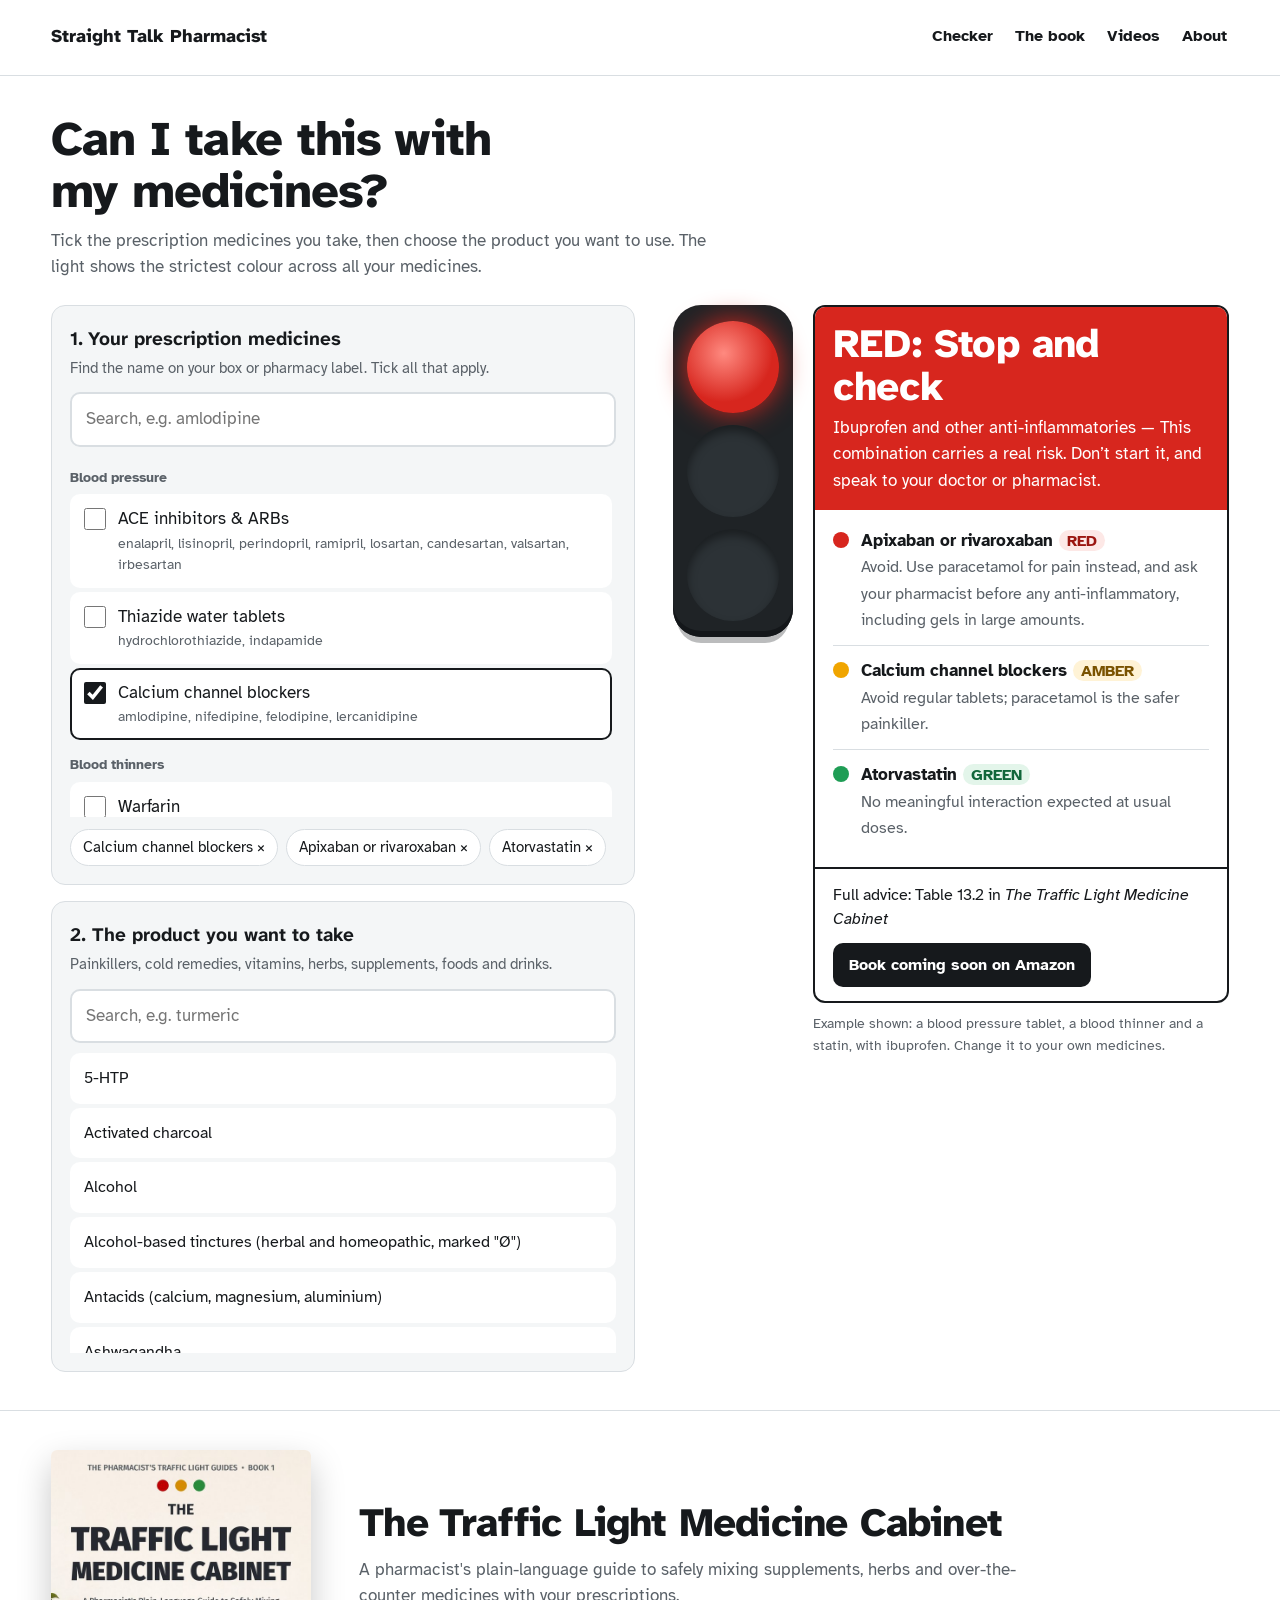
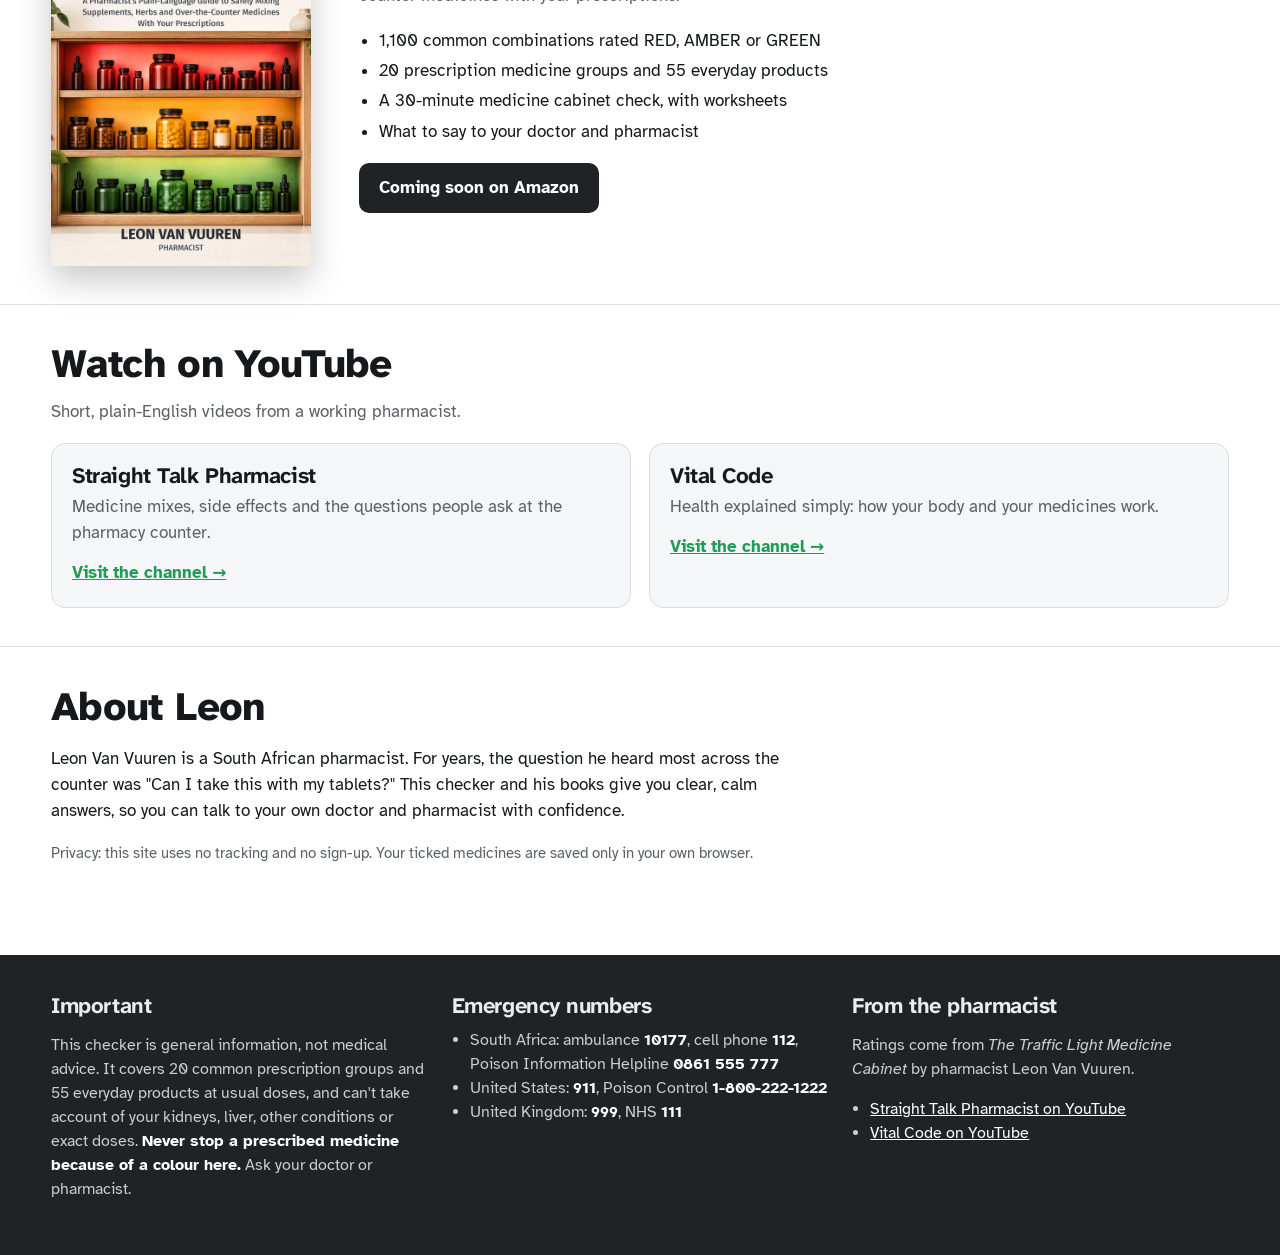
==== index.html @ 02c8e8c4 "Straight Talk Pharmacist website: Traffic Light Checker, book, channels Co-Authored-By: Claude Opus " ====
<!DOCTYPE html>
<html lang="en">
<head>
<meta charset="utf-8">
<meta name="viewport" content="width=device-width, initial-scale=1">
<title>Straight Talk Pharmacist | Free Traffic Light Medicine Checker</title>
<meta name="description" content="Can you take turmeric with a blood thinner, or ibuprofen with blood pressure tablets? Check 1,100 common medicine mixes in seconds with pharmacist Leon Van Vuuren's free traffic-light checker.">
<link rel="canonical" href="https://straighttalkpharmacist.com/">
<meta property="og:title" content="Can I take this with my medicines? Free Traffic Light Checker">
<meta property="og:description" content="Check 1,100 common medicine mixes as RED, AMBER or GREEN. By pharmacist Leon Van Vuuren.">
<meta property="og:image" content="https://straighttalkpharmacist.com/share.jpg">
<meta property="og:url" content="https://straighttalkpharmacist.com/">
<meta name="twitter:card" content="summary_large_image">
<link rel="icon" href="data:image/svg+xml,%3Csvg xmlns='http://www.w3.org/2000/svg' viewBox='0 0 32 32'%3E%3Crect x='9' y='1' width='14' height='30' rx='5' fill='%231f2326'/%3E%3Ccircle cx='16' cy='8' r='4' fill='%23d7261e'/%3E%3Ccircle cx='16' cy='16' r='4' fill='%23f0a500'/%3E%3Ccircle cx='16' cy='24' r='4' fill='%231f9d55'/%3E%3C/svg%3E">
<link rel="preconnect" href="https://fonts.googleapis.com">
<link href="https://fonts.googleapis.com/css2?family=Atkinson+Hyperlegible:wght@400;700&family=Atkinson+Hyperlegible+Next:wght@500;800&display=swap" rel="stylesheet">
<style>
/* VOICE everyday health tool for older readers: calm, clear, large
   IDEA a pharmacy counter traffic light plus a dispensing label
   PICTURE a real three-lamp traffic light that lights the strictest colour, with the answer on a label beside it
   COLOUR white counter, charcoal housing, signal red, amber and green as the only strong colours
   TYPE Atkinson Hyperlegible Next for headings, Atkinson Hyperlegible for text
   LAYOUT laptop: controls left, light and label right; phone: title, light and answer, then controls */
:root{color-scheme:light dark;--bg:light-dark(#ffffff,#121416);--ink:light-dark(#16191c,#eef1f3);--soft:light-dark(#5a6168,#a6aeb5);--line:light-dark(#d9dee2,#2e3439);--panel:light-dark(#f4f6f7,#1b1f22);--house:#1f2326;--red:#d7261e;--amb:#f0a500;--grn:#1f9d55;--redt:light-dark(#fde8e6,#3a1714);--ambt:light-dark(#fff3d6,#3a2c0c);--grnt:light-dark(#e3f5ea,#10301e)}
:root[data-theme=light]{color-scheme:light}:root[data-theme=dark]{color-scheme:dark}
*{box-sizing:border-box;min-width:0}
html,body{margin:0}
body{background:var(--bg);color:var(--ink);font:17px/1.55 "Atkinson Hyperlegible",system-ui,sans-serif;overflow-x:clip}
h1,h2,h3{font-family:"Atkinson Hyperlegible Next","Atkinson Hyperlegible",system-ui,sans-serif;letter-spacing:-.02em;line-height:1.08;margin:0}
.band{padding:clamp(20px,3vw,40px) max(4vw,16px)}
.wrap{max-width:1180px;margin:0 auto}
header.band{border-bottom:1px solid var(--line);padding-block:18px}
.brand{display:flex;align-items:center;gap:12px;flex-wrap:wrap;justify-content:space-between}
.brand b{font-family:"Atkinson Hyperlegible Next",sans-serif;font-weight:800;font-size:18px}
.brand span{color:var(--soft);font-size:15px}
.top h1{font-size:clamp(32px,4.4vw,48px);font-weight:800;text-wrap:balance;max-width:20ch}
.top p{color:var(--soft);margin:10px 0 0;max-width:62ch}
.grid{display:grid;grid-template-columns:minmax(0,1.05fr) minmax(0,1fr);gap:clamp(20px,3vw,40px);margin-top:24px;align-items:start}
.panel{background:var(--panel);border:1px solid var(--line);border-radius:14px;padding:18px}
.step{font-weight:700;font-size:19px;margin:0 0 4px;font-family:"Atkinson Hyperlegible Next",sans-serif}
.hint{color:var(--soft);font-size:15px;margin:0 0 12px}
input[type=search]{width:100%;font:inherit;font-size:17px;padding:12px 14px;border:2px solid var(--line);border-radius:10px;background:var(--bg);color:var(--ink);min-height:48px}
input[type=search]:focus,button:focus-visible,label:focus-within{outline:3px solid #2b6cb0;outline-offset:2px}
.meds{display:grid;gap:4px;max-height:360px;overflow:auto;margin-top:10px;padding-right:4px}
.cat{font-size:14px;font-weight:700;color:var(--soft);margin:10px 0 2px}
.med{display:flex;gap:12px;align-items:flex-start;padding:10px 12px;border-radius:10px;cursor:pointer;border:2px solid transparent;background:var(--bg)}
.med input{width:22px;height:22px;margin:2px 0 0;accent-color:#16191c;flex:none}
.med small{display:block;color:var(--soft);font-size:14px}
.med.on{border-color:var(--ink)}
.chips{display:flex;flex-wrap:wrap;gap:8px;margin:12px 0 0}
.chip{border:1px solid var(--line);background:var(--bg);color:var(--ink);border-radius:999px;padding:6px 12px;font:inherit;font-size:15px;cursor:pointer;min-height:36px}
.prods{display:grid;gap:4px;max-height:300px;overflow:auto;margin-top:10px}
.prod{text-align:left;font:inherit;font-size:16px;padding:11px 12px;border-radius:10px;border:2px solid transparent;background:var(--bg);color:var(--ink);cursor:pointer;min-height:46px}
.prod.on{border-color:var(--ink);font-weight:700}
.prod:hover,.med:hover{border-color:var(--line)}
.panel+.panel{margin-top:16px}
.result{position:sticky;top:16px;display:grid;grid-template-columns:auto minmax(0,1fr);gap:20px;align-items:start}
.light{background:var(--house);border-radius:28px;padding:16px 14px;display:grid;gap:12px;box-shadow:inset 0 -6px 0 #14171a, 0 10px 0 -4px color-mix(in srgb,var(--house) 30%,transparent)}
.lamp{width:clamp(64px,8vw,92px);aspect-ratio:1;border-radius:50%;background:#2c3236;box-shadow:inset 0 6px 10px #0006;transition:background .35s,box-shadow .35s}
.lamp.r.lit{background:radial-gradient(circle at 40% 35%,#ff8a80,var(--red) 60%);box-shadow:0 0 28px var(--red)}
.lamp.a.lit{background:radial-gradient(circle at 40% 35%,#ffe08a,var(--amb) 60%);box-shadow:0 0 28px var(--amb)}
.lamp.g.lit{background:radial-gradient(circle at 40% 35%,#8be0ad,var(--grn) 60%);box-shadow:0 0 28px var(--grn)}
.label{border:2px solid var(--ink);border-radius:12px;overflow:hidden;background:var(--bg)}
.verdict{padding:16px 18px;color:#fff}
.verdict.R{background:var(--red)}.verdict.A{background:var(--amb);color:#16191c}.verdict.G{background:var(--grn)}.verdict.N{background:var(--panel);color:var(--ink)}
.verdict h2{font-size:clamp(30px,3.6vw,40px);font-weight:800}
.verdict p{margin:6px 0 0;font-size:17px}
.rows{padding:6px 18px 14px}
.row{display:grid;grid-template-columns:auto minmax(0,1fr);gap:12px;padding:12px 0;border-bottom:1px solid var(--line)}
.row:last-child{border-bottom:0}
.dot{width:16px;height:16px;border-radius:50%;margin-top:4px}
.dot.R{background:var(--red)}.dot.A{background:var(--amb)}.dot.G{background:var(--grn)}
.row b{display:block}
.row span{color:var(--soft);font-size:15.5px}
.tag{font-size:13px;font-weight:700;padding:1px 8px;border-radius:999px;margin-left:6px;white-space:nowrap}
.tag.R{background:var(--redt);color:light-dark(#9b1610,#ff9a92)}.tag.A{background:var(--ambt);color:light-dark(#7a5300,#ffd27a)}.tag.G{background:var(--grnt);color:light-dark(#11663a,#86e0aa)}
.more{padding:14px 18px;border-top:2px solid var(--ink);display:flex;gap:12px;align-items:center;flex-wrap:wrap;justify-content:space-between;font-size:15.5px}
.btn{display:inline-flex;align-items:center;min-height:44px;padding:10px 16px;border-radius:10px;background:var(--ink);color:var(--bg);text-decoration:none;font-weight:700}
.note{font-size:14px;color:var(--soft);margin:10px 0 0}
footer.band{background:var(--house);color:#e9edf0;margin-top:40px}
footer h3{font-size:22px;margin-bottom:10px}
.cols{display:grid;grid-template-columns:repeat(auto-fit,minmax(15em,1fr));gap:24px}
footer a{color:#fff}
footer p,footer li{font-size:15.5px;color:#c7cdd2}
footer ul{padding-left:18px;margin:6px 0}
.nums b{color:#fff;white-space:nowrap}
@media(max-width:820px){.grid{grid-template-columns:minmax(0,1fr)}.result{position:static;order:-1}}
@media(max-width:480px){.result{grid-template-columns:minmax(0,1fr)}.light{grid-auto-flow:column;justify-content:center;border-radius:999px;padding:10px 16px}.lamp{width:52px}}
@media(prefers-reduced-motion:reduce){.lamp{transition:none}}

nav.site{display:flex;gap:6px 18px;flex-wrap:wrap}
nav.site a{color:var(--ink);text-decoration:none;font-weight:700;font-size:16px;padding:6px 2px;border-bottom:2px solid transparent}
nav.site a:hover{border-color:var(--grn)}
.sec{border-top:1px solid var(--line)}
.sec h2{font-size:clamp(28px,3.4vw,40px);font-weight:800;margin-bottom:12px}
.lead{color:var(--soft);max-width:64ch;margin:0 0 18px}
.book{display:grid;grid-template-columns:minmax(0,260px) minmax(0,1fr);gap:clamp(20px,4vw,48px);align-items:center}
.book img{width:100%;height:auto;border-radius:6px;box-shadow:0 14px 34px rgba(0,0,0,.22)}
.book ul{padding-left:20px;margin:10px 0 18px}
.book li{margin:4px 0}
.cta{display:inline-block;background:var(--grn);color:#fff;font-weight:700;text-decoration:none;padding:12px 20px;border-radius:10px}
.cta.soon{background:var(--house)}
.cards{display:grid;grid-template-columns:repeat(auto-fit,minmax(260px,1fr));gap:18px}
.card{background:var(--panel);border:1px solid var(--line);border-radius:14px;padding:20px}
.card h3{font-size:22px;margin-bottom:6px}
.card p{color:var(--soft);margin:0 0 14px}
.card a{font-weight:700;color:var(--grn)}
.about{max-width:70ch}
@media (max-width:700px){.book{grid-template-columns:1fr}.book img{max-width:220px}}
</style>
</head>
<body>
<header class="band"><div class="wrap brand"><b>Straight Talk Pharmacist</b><nav class="site" aria-label="Main"><a href="#checker">Checker</a><a href="#book">The book</a><a href="#videos">Videos</a><a href="#about">About</a></nav></div></header>
<main><section class="band" id="checker"><div class="wrap">
<section class="top">
<h1>Can I take this with my medicines?</h1>
<p>Tick the prescription medicines you take, then choose the product you want to use. The light shows the strictest colour across all your medicines.</p>
</section>
<div class="grid">
<div>
<section class="panel">
<p class="step">1. Your prescription medicines</p>
<p class="hint">Find the name on your box or pharmacy label. Tick all that apply.</p>
<input type="search" id="medq" placeholder="Search, e.g. amlodipine" aria-label="Search your medicines">
<div class="meds" id="meds"></div>
<div class="chips" id="picked"></div>
</section>
<section class="panel">
<p class="step">2. The product you want to take</p>
<p class="hint">Painkillers, cold remedies, vitamins, herbs, supplements, foods and drinks.</p>
<input type="search" id="prodq" placeholder="Search, e.g. turmeric" aria-label="Search products">
<div class="prods" id="prods"></div>
</section>
</div>
<aside class="result" aria-live="polite">
<div class="light" aria-hidden="true"><div class="lamp r" id="lr"></div><div class="lamp a" id="la"></div><div class="lamp g" id="lg"></div></div>
<div>
<div class="label" id="label"></div>
<p class="note" id="ex"></p>
</div>
</aside>
</div>
</div></section>
<section class="band sec" id="book"><div class="wrap book">
<img src="book-cover.jpg" width="600" height="960" alt="Cover of The Traffic Light Medicine Cabinet by Leon Van Vuuren" loading="lazy">
<div>
<h2>The Traffic Light Medicine Cabinet</h2>
<p class="lead">A pharmacist's plain-language guide to safely mixing supplements, herbs and over-the-counter medicines with your prescriptions.</p>
<ul>
<li>1,100 common combinations rated RED, AMBER or GREEN</li>
<li>20 prescription medicine groups and 55 everyday products</li>
<li>A 30-minute medicine cabinet check, with worksheets</li>
<li>What to say to your doctor and pharmacist</li>
</ul>
<span class="cta soon">Coming soon on Amazon</span>
</div>
</div></section>
<section class="band sec" id="videos"><div class="wrap">
<h2>Watch on YouTube</h2>
<p class="lead">Short, plain-English videos from a working pharmacist.</p>
<div class="cards">
<div class="card"><h3>Straight Talk Pharmacist</h3><p>Medicine mixes, side effects and the questions people ask at the pharmacy counter.</p><a href="https://www.youtube.com/results?search_query=Straight+Talk+Pharmacist">Visit the channel →</a></div>
<div class="card"><h3>Vital Code</h3><p>Health explained simply: how your body and your medicines work.</p><a href="https://www.youtube.com/@VitalCode6811">Visit the channel →</a></div>
</div>
</div></section>
<section class="band sec" id="about"><div class="wrap"><div class="about">
<h2>About Leon</h2>
<p>Leon Van Vuuren is a South African pharmacist. For years, the question he heard most across the counter was "Can I take this with my tablets?" This checker and his books give you clear, calm answers, so you can talk to your own doctor and pharmacist with confidence.</p>
<p class="hint">Privacy: this site uses no tracking and no sign-up. Your ticked medicines are saved only in your own browser.</p>
</div></div></section>
</main>
<footer class="band"><div class="wrap cols">
<div>
<h3>Important</h3>
<p>This checker is general information, not medical advice. It covers 20 common prescription groups and 55 everyday products at usual doses, and can't take account of your kidneys, liver, other conditions or exact doses. <b style="color:#fff">Never stop a prescribed medicine because of a colour here.</b> Ask your doctor or pharmacist.</p>
</div>
<div class="nums">
<h3>Emergency numbers</h3>
<ul>
<li>South Africa: ambulance <b>10177</b>, cell phone <b>112</b>, Poison Information Helpline <b>0861 555 777</b></li>
<li>United States: <b>911</b>, Poison Control <b>1-800-222-1222</b></li>
<li>United Kingdom: <b>999</b>, NHS <b>111</b></li>
</ul>
</div>
<div>
<h3>From the pharmacist</h3>
<p>Ratings come from <i>The Traffic Light Medicine Cabinet</i> by pharmacist Leon Van Vuuren.</p>
<ul>
<li><a href="https://www.youtube.com/results?search_query=Straight+Talk+Pharmacist">Straight Talk Pharmacist on YouTube</a></li>
<li><a href="https://www.youtube.com/@VitalCode6811">Vital Code on YouTube</a></li>
</ul>
</div>
</div></footer>
<script>
{
const D={"g":[["ACE inhibitors & ARBs","Blood pressure","enalapril, lisinopril, perindopril, ramipril, losartan, candesartan, valsartan, irbesartan",5],["Thiazide water tablets","Blood pressure","hydrochlorothiazide, indapamide",5],["Calcium channel blockers","Blood pressure","amlodipine, nifedipine, felodipine, lercanidipine",5],["Warfarin","Blood thinners","warfarin",6],["Apixaban or rivaroxaban","Blood thinners","apixaban, rivaroxaban",6],["Clopidogrel","Blood thinners","clopidogrel",6],["Simvastatin","Cholesterol","simvastatin",7],["Atorvastatin","Cholesterol","atorvastatin",7],["Rosuvastatin","Cholesterol","rosuvastatin",7],["Metformin","Diabetes","metformin",8],["Gliclazide or insulin","Diabetes","gliclazide, insulin",8],["Digoxin","Heart","digoxin",9],["Amiodarone","Heart","amiodarone",9],["Furosemide","Heart","furosemide",9],["Spironolactone","Heart","spironolactone",9],["Levothyroxine","Thyroid","levothyroxine",10],["SSRI antidepressants","Mood & sleep","sertraline, citalopram, escitalopram, fluoxetine",11],["Prescribed sleep & anxiety tablets","Mood & sleep","zolpidem, zopiclone, lorazepam, diazepam",11],["Prescribed stomach-acid tablets","Stomach & bones","omeprazole, pantoprazole",12],["Bone tablets","Stomach & bones","alendronate, risedronate",12]],"p":[["5-HTP","Table 19.8"],["Activated charcoal","Table 16.1"],["Alcohol","Table 21.2"],["Alcohol-based tinctures (herbal and homeopathic, marked \"\u00d8\")","Table 20.2"],["Antacids (calcium, magnesium, aluminium)","Table 16.2"],["Ashwagandha","Table 18.9"],["Aspirin (OTC, painkilling doses)","Table 13.3"],["Berberine","Table 18.7"],["Biotin (high dose)","Table 17.9"],["Calcium","Table 17.2"],["CBD oil","Table 19.2"],["Chromium","Table 19.7"],["Cinnamon supplements","Table 18.12"],["Coenzyme Q10","Table 19.5"],["Coffee and caffeine","Table 21.3"],["Cranberry juice and supplements","Table 19.6"],["Decongestants (pseudoephedrine, phenylephrine)","Table 14.1"],["Dextromethorphan cough syrup","Table 14.2"],["Echinacea","Tables 14.4 and 18.16"],["Fish oil / omega-3","Table 19.3"],["Garlic supplements","Table 18.13"],["Ginkgo","Table 18.11"],["Ginseng","Table 18.10"],["Glucosamine (and chondroitin)","Table 19.4"],["Grapefruit and grapefruit juice","Table 21.1"],["Green tea extract (high-dose supplements)","Table 18.8"],["Hawthorn","Table 18.5"],["Homeopathic remedies (general)","Table 20.1"],["Ibuprofen and other anti-inflammatories","Table 13.2"],["Iron","Table 17.3"],["Licorice root","Table 18.2"],["Loperamide","Table 16.5"],["Magnesium","Table 17.4"],["Melatonin","Table 15.3"],["Milk thistle","Table 18.15"],["Niacin (vitamin B3, high dose)","Table 17.8"],["Non-sedating antihistamines (loratadine, cetirizine)","Table 15.2"],["Omeprazole / esomeprazole (bought over the counter)","Chapter 12"],["Paracetamol","Table 13.1"],["Potassium (including salt substitutes)","Table 17.5"],["Psyllium / ispaghula husk (fibre)","Table 16.4"],["Red yeast rice","Table 18.4"],["SAMe","Table 19.10"],["Sedating antihistamines (diphenhydramine, promethazine)","Table 15.1"],["St John's wort","Table 18.3"],["Steroid nasal sprays (fluticasone, beclometasone)","Table 14.4"],["Stimulant laxatives (senna, bisacodyl)","Table 16.3"],["Tryptophan","Table 19.9"],["Turmeric / curcumin","Table 18.14"],["Valerian","Tables 15.4 and 18.6"],["Vitamin B12","Table 17.6"],["Vitamin D","Table 17.6"],["Vitamin E (high-dose supplements)","Table 17.7"],["Vitamin K","Table 17.1"],["Zinc (including cold lozenges)","Table 14.3"]],"m":"[base64]","l":{"0,16":"Never combine with an SSRI.","0,17":"Ask first; don't combine at bedtime.","1,0":"Don't use activated charcoal while on regular medicines without asking your pharmacist first.","1,1":"Don't use activated charcoal while on regular medicines without asking your pharmacist first.","1,2":"Don't use activated charcoal while on regular medicines without asking your pharmacist first.","1,3":"Don't use activated charcoal while on regular medicines without asking your pharmacist first.","1,4":"Don't use activated charcoal while on regular medicines without asking your pharmacist first.","1,5":"Don't use activated charcoal while on regular medicines without asking your pharmacist first.","1,6":"Don't use activated charcoal while on regular medicines without asking your pharmacist first.","1,7":"Don't use activated charcoal while on regular medicines without asking your pharmacist first.","1,8":"Don't use activated charcoal while on regular medicines without asking your pharmacist first.","1,9":"Don't use activated charcoal while on regular medicines without asking your pharmacist first.","1,10":"Don't use activated charcoal while on regular medicines without asking your pharmacist first.","1,11":"Don't use activated charcoal while on regular medicines without asking your pharmacist first.","1,12":"Don't use activated charcoal while on regular medicines without asking your pharmacist first.","1,13":"Don't use activated charcoal while on regular medicines without asking your pharmacist first.","1,14":"Don't use activated charcoal while on regular medicines without asking your pharmacist first.","1,15":"Don't use activated charcoal while on regular medicines without asking your pharmacist first.","1,16":"Don't use activated charcoal while on regular medicines without asking your pharmacist first.","1,17":"Don't use activated charcoal while on regular medicines without asking your pharmacist first.","1,18":"Don't use activated charcoal while on regular medicines without asking your pharmacist first.","1,19":"Don't use activated charcoal while on regular medicines without asking your pharmacist first.","2,0":"Keep within guidelines, stand up slowly after drinking, and avoid binge drinking.","2,1":"Keep within guidelines, stand up slowly after drinking, and avoid binge drinking.","2,2":"Keep within guidelines, stand up slowly after drinking, and avoid binge drinking.","2,3":"Keep to small amounts within guidelines; avoid binge drinking.","2,4":"Keep to small amounts within guidelines; avoid binge drinking.","2,5":"Keep to small amounts within guidelines; avoid binge drinking.","2,6":"Keep within guidelines. Tell your doctor if you drink heavily.","2,7":"Keep within guidelines. Tell your doctor if you drink heavily.","2,8":"Keep within guidelines. Tell your doctor if you drink heavily.","2,9":"Keep within guidelines and avoid binge drinking.","2,10":"Keep within guidelines, never drink on an empty stomach, and check your sugar before bed after drinking.","2,11":"Keep to small amounts or avoid; ask your doctor what's safe for you.","2,12":"Keep to small amounts or avoid; ask your doctor what's safe for you.","2,13":"Keep to small amounts or avoid; ask your doctor what's safe for you.","2,14":"Keep to small amounts or avoid; ask your doctor what's safe for you.","2,16":"Best avoided or kept to small amounts; don't drink and drive.","2,17":"Don't drink alcohol on the nights you take a sleep tablet.","3,0":"Check which herb is in it and look up that herb's row.","3,1":"Check which herb is in it and look up that herb's row.","3,2":"Check which herb is in it and look up that herb's row.","3,3":"Check which herb is in it and look up that herb's row.","3,4":"Check which herb is in it and look up that herb's row.","3,5":"Check which herb is in it and look up that herb's row.","3,6":"Check which herb is in it and look up that herb's row.","3,7":"Check which herb is in it and look up that herb's row.","3,8":"Check which herb is in it and look up that herb's row.","3,9":"Check which herb is in it and look up that herb's row.","3,10":"Check which herb is in it and look up that herb's row.","3,11":"Check which herb is in it and look up that herb's row; ask your pharmacist.","3,12":"Check which herb is in it and look up that herb's row; ask your pharmacist.","3,13":"Check which herb is in it and look up that herb's row; ask your pharmacist.","3,14":"Check which herb is in it and look up that herb's row; ask your pharmacist.","3,15":"Check which herb is in it and look up that herb's row.","3,16":"Check which herb is in it and look up that herb's row.","3,17":"Check the herb and alcohol content; avoid at bedtime with your sleep tablet.","3,18":"Check which herb is in it and look up that herb's row.","3,19":"Check which herb is in it and look up that herb's row; take it well apart from the bone tablet.","4,8":"Take the antacid at least 2 hours after your statin.","4,11":"On digoxin: take antacids at least 2 hours apart from your digoxin dose.","4,15":"Take levothyroxine on an empty stomach and keep antacids at least 4 hours apart.","4,19":"Take your bone tablet first thing with plain water; wait at least 30 minutes (alendronate) before any antacid.","5,0":"Ask first; check your blood pressure if you start it.","5,1":"Ask first; check your blood pressure if you start it.","5,2":"Ask first; check your blood pressure if you start it.","5,10":"Ask first; check your blood sugar more often if you take it.","5,15":"Avoid unless your doctor agrees and monitors your thyroid blood tests.","5,16":"Ask your doctor or pharmacist before combining.","5,17":"Avoid combining at bedtime unless your doctor agrees.","6,3":"Don't take OTC aspirin unless your doctor has prescribed it alongside your blood thinner.","6,4":"Don't take OTC aspirin unless your doctor has prescribed it alongside your blood thinner.","6,5":"Don't take OTC aspirin unless your doctor has prescribed it alongside your blood thinner.","6,11":"Don't use OTC aspirin as a painkiller; only take it if prescribed.","6,12":"Don't use OTC aspirin as a painkiller; only take it if prescribed.","6,13":"Don't use OTC aspirin as a painkiller; only take it if prescribed.","6,14":"Don't use OTC aspirin as a painkiller; only take it if prescribed.","6,16":"Only take aspirin if prescribed; tell your doctor you're on an antidepressant.","6,19":"Only use if prescribed; prefer paracetamol for pain.","7,0":"Ask first; check your blood pressure if you take it.","7,1":"Ask first; check your blood pressure if you take it.","7,2":"Ask first; check your blood pressure more often if you take it.","7,3":"Avoid unless your doctor agrees.","7,4":"Avoid unless your doctor agrees.","7,5":"Avoid unless your doctor agrees.","7,6":"Ask first; report any muscle pain.","7,7":"Ask first; report any muscle pain.","7,9":"Ask first; check your blood sugar.","7,10":"Ask first; check your blood sugar more often.","7,11":"Avoid unless your doctor agrees.","7,12":"Avoid unless your doctor agrees.","8,11":"Tell the lab or your doctor if you take biotin; ask whether to stop it a few days before tests.","8,12":"Tell the lab or your doctor if you take biotin; ask whether to stop it a few days before tests.","8,13":"Tell the lab or your doctor if you take biotin; ask whether to stop it a few days before tests.","8,14":"Tell the lab or your doctor if you take biotin; ask whether to stop it a few days before tests.","8,15":"Tell your doctor; stop biotin for a few days before thyroid blood tests if advised.","9,1":"Keep to normal doses and ask before taking high-dose calcium.","9,15":"Keep calcium at least 4 hours apart from levothyroxine.","9,18":"On a PPI, choose calcium citrate, or take calcium carbonate with food.","9,19":"Take calcium at a different time of day, at least 30 minutes after alendronate (risedronate: follow its label, often 2 hours).","10,0":"Ask first; check your blood pressure if you start it.","10,1":"Ask first; check your blood pressure if you start it.","10,2":"Ask first; check your blood pressure if you start it.","10,3":"Avoid unless your clinic agrees and checks your INR.","10,4":"Ask first.","10,5":"Ask first.","10,6":"Ask first; report any muscle pain.","10,7":"Ask first; report any muscle pain.","10,11":"Ask first.","10,12":"Ask first.","10,16":"Ask first.","10,17":"Ask first; don't combine at bedtime.","11,9":"Check your blood sugar more often if you take it.","11,10":"Check your blood sugar more often if you take it.","11,15":"Keep chromium at least 4 hours apart from levothyroxine.","12,3":"Avoid high-dose supplements; cooking amounts are fine.","12,4":"Avoid high-dose supplements; cooking amounts are fine.","12,5":"Avoid high-dose supplements; cooking amounts are fine.","12,9":"Check your blood sugar more often if you take a supplement.","12,10":"Check your blood sugar more often if you take a supplement.","13,3":"On warfarin, ask first and tell your clinic if you start or stop it.","14,11":"Keep to small amounts if you notice palpitations.","14,12":"Keep to small amounts if you notice palpitations.","14,13":"Keep to small amounts if you notice palpitations.","14,14":"Keep to small amounts if you notice palpitations.","14,15":"Take your tablet with water and wait 30\u201360 minutes before coffee.","14,17":"Avoid coffee after lunchtime.","14,19":"Take the bone tablet with plain water only; wait before coffee as the label says.","15,3":"Avoid concentrated cranberry supplements and large daily amounts of juice (an occasional small glass is fine).","15,19":"Take your bone tablet with plain water only and wait before drinking juice.","16,0":"Avoid if your blood pressure is high or poorly controlled.","16,1":"Avoid if your blood pressure is high or poorly controlled.","16,2":"Avoid if your blood pressure is high or poorly controlled.","16,11":"Avoid. Use saline spray or steam, and ask your pharmacist for a decongestant-free product.","16,12":"Avoid. Use saline spray or steam, and ask your pharmacist for a decongestant-free product.","16,13":"Avoid. Use saline spray or steam, and ask your pharmacist for a decongestant-free product.","16,14":"Avoid. Use saline spray or steam, and ask your pharmacist for a decongestant-free product.","17,16":"Avoid, or use only at the normal dose for a few days after asking your pharmacist.","17,17":"Use only at normal doses, not at bedtime together with your sleep tablet, and ask your pharmacist.","19,3":"Usual doses are generally fine; tell your doctor you take it.","19,4":"Usual doses are generally fine; tell your doctor you take it.","19,5":"Usual doses are generally fine; tell your doctor you take it.","20,3":"Avoid high-dose supplements unless your doctor agrees.","20,4":"Avoid high-dose supplements unless your doctor agrees.","20,5":"Avoid high-dose supplements unless your doctor agrees.","21,3":"Avoid unless your doctor agrees.","21,4":"Avoid unless your doctor agrees.","21,5":"Avoid unless your doctor agrees.","21,16":"Ask first; avoid if you also take a blood thinner or anti-inflammatory.","21,18":"Ask first; tell your doctor if symptoms return.","22,0":"Ask first. If you take it, check your blood pressure more often for the first few weeks.","22,1":"Ask first. If you take it, check your blood pressure more often for the first few weeks.","22,2":"Ask first. If you take it, check your blood pressure more often for the first few weeks.","22,3":"Avoid unless your clinic is monitoring your INR.","22,10":"Ask first. If you take it, check your blood sugar more often, especially at the start.","22,11":"Avoid on digoxin unless your doctor agrees.","23,3":"Avoid unless your clinic agrees and checks your INR.","24,2":"Avoid large or daily amounts of grapefruit or its juice.","24,4":"Avoid large or daily amounts of grapefruit or its juice.","24,5":"Avoid large or daily amounts of grapefruit or its juice.","24,6":"Avoid grapefruit and its juice.","24,7":"Avoid large amounts (more than a small glass a day).","24,12":"On amiodarone: avoid grapefruit and its juice.","24,19":"Take the bone tablet with plain water only, and wait before breakfast and drinks as its label says.","25,0":"Avoid concentrated supplements unless your doctor agrees.","25,3":"Avoid concentrated extracts on blood thinners.","25,6":"Avoid high-dose extracts on a statin.","25,7":"Avoid high-dose extracts on a statin.","25,8":"Avoid high-dose extracts on a statin.","25,11":"Avoid concentrated extracts; stick to decaffeinated or occasional brewed tea.","25,12":"Avoid concentrated extracts; stick to decaffeinated or occasional brewed tea.","25,13":"Avoid concentrated extracts; stick to decaffeinated or occasional brewed tea.","25,14":"Avoid concentrated extracts; stick to decaffeinated or occasional brewed tea.","25,17":"Avoid caffeinated green tea or extracts after lunchtime.","25,19":"Take your bone tablet with plain water only and wait before drinking tea or taking supplements.","26,0":"Ask first; check your blood pressure if you take it.","26,1":"Ask first; check your blood pressure if you take it.","26,2":"Ask first; check your blood pressure if you take it.","26,3":"Ask first.","26,4":"Ask first.","26,5":"Ask first.","26,11":"Don't take with digoxin or other heart rhythm medicines unless your doctor agrees.","26,12":"Don't take with amiodarone unless your doctor agrees.","26,13":"Ask your doctor before using it with heart medicines.","26,14":"Ask your doctor before using it with heart medicines.","28,0":"Avoid regular tablets; paracetamol is the safer painkiller.","28,1":"Avoid regular tablets; paracetamol is the safer painkiller.","28,2":"Avoid regular tablets; paracetamol is the safer painkiller.","28,3":"Avoid. Use paracetamol for pain instead, and ask your pharmacist before any anti-inflammatory, including gels in large amounts.","28,4":"Avoid. Use paracetamol for pain instead, and ask your pharmacist before any anti-inflammatory, including gels in large amounts.","28,5":"Avoid. Use paracetamol for pain instead, and ask your pharmacist before any anti-inflammatory, including gels in large amounts.","28,9":"Short courses only, with enough fluids.","28,10":"Short courses only, with enough fluids.","28,11":"Avoid. Use paracetamol instead and ask your pharmacist before any anti-inflammatory.","28,12":"Prefer paracetamol; ask your pharmacist before any anti-inflammatory.","28,13":"Avoid. Use paracetamol instead and ask your pharmacist before any anti-inflammatory.","28,14":"Avoid. Use paracetamol instead and ask your pharmacist before any anti-inflammatory.","28,16":"Prefer paracetamol. If you need an anti-inflammatory, ask your pharmacist (a stomach-protecting tablet may be advised).","28,19":"Prefer paracetamol. Ask your pharmacist before regular anti-inflammatory use.","29,15":"Keep iron at least 4 hours apart from levothyroxine.","29,18":"Take iron with food or vitamin C; tell your doctor if you feel tired or your iron tests are low.","29,19":"Take iron at a different time of day from your bone tablet.","30,0":"Avoid licorice root supplements and regular real licorice sweets or tea.","30,1":"Avoid licorice root supplements and regular real licorice sweets or tea.","30,2":"Avoid licorice root supplements and regular real licorice sweets or tea.","30,3":"Avoid licorice root supplements and large amounts of real licorice on warfarin unless your clinic agrees.","30,11":"Avoid licorice root supplements and regular real licorice.","30,12":"Avoid licorice root supplements and regular real licorice.","30,13":"Avoid licorice root supplements and regular real licorice.","30,14":"Avoid licorice root supplements and regular real licorice.","30,16":"Avoid licorice root supplements and regular real licorice on citalopram.","31,12":"Never exceed the label dose.","32,15":"Keep magnesium at least 4 hours apart from levothyroxine.","32,19":"Take magnesium at a different time of day from your bone tablet.","33,2":"Ask first; check your blood pressure if you start it.","33,3":"Ask your clinic first and check your INR if you start or stop it.","33,9":"Take it at bedtime rather than with a meal; check your blood sugar if you start it.","33,10":"Take it at bedtime rather than with a meal; check your blood sugar if you start it.","33,16":"Ask your pharmacist first; avoid combining with fluvoxamine.","33,17":"Ask your doctor before combining; avoid if you're older, unsteady on your feet, or also drink alcohol or take other sedatives.","34,9":"Ask first; check your blood sugar more often if you take it.","34,10":"Ask first; check your blood sugar more often if you take it.","35,0":"Ask before high-dose niacin; stand up slowly.","35,1":"Ask before high-dose niacin; stand up slowly.","35,2":"Ask before high-dose niacin; stand up slowly.","35,6":"Don't take high-dose niacin with a statin unless prescribed.","35,7":"Don't take high-dose niacin with a statin unless prescribed.","35,8":"Don't take high-dose niacin with a statin unless prescribed.","35,9":"Ask before high-dose niacin; check your blood sugar.","35,10":"Ask before high-dose niacin; check your blood sugar.","37,5":"Avoid OTC omeprazole and esomeprazole.","37,11":"Short courses are fine; tell your doctor if you take digoxin or need acid tablets regularly.","37,12":"Short courses are fine; tell your doctor if you need acid tablets regularly.","37,13":"Short courses are fine; tell your doctor if you need acid tablets regularly.","37,15":"Short courses are fine; if you start regular PPIs, your doctor may recheck your thyroid blood test.","37,16":"On citalopram: ask your pharmacist before taking OTC omeprazole or esomeprazole.","37,18":"Do not take OTC omeprazole or esomeprazole on top of a prescribed PPI\u2014tell your doctor if reflux breaks through.","38,3":"Fine for occasional use.","39,0":"Avoid potassium supplements and potassium salt substitutes unless prescribed with blood tests.","39,14":"On spironolactone: never take potassium supplements or salt substitutes unless prescribed with blood tests.","40,11":"On digoxin: take psyllium/ispaghula at least 2 hours apart from your digoxin tablet.","40,15":"Keep psyllium/ispaghula at least 4 hours apart from levothyroxine.","40,19":"Take your bone tablet first thing with plain water only, and wait at least 30 minutes to 2 hours before fibre supplements.","41,3":"Ask before using on warfarin.","41,6":"Don't combine with a prescribed statin.","41,7":"Don't combine with a prescribed statin.","41,8":"Don't combine with a prescribed statin.","41,12":"Avoid on amiodarone unless your doctor agrees.","42,16":"Don't combine with an SSRI unless your doctor agrees.","43,12":"Avoid on amiodarone or if you have a rhythm problem.","43,16":"Prefer a non-sedating antihistamine (loratadine, cetirizine).","43,17":"Don't combine with a prescribed sleep tablet.","44,2":"Avoid, or ask your doctor first and check your blood pressure if you take it.","44,3":"Avoid. If you already take it, don't stop it suddenly yourself: the INR can rise sharply when it stops.","44,4":"Avoid. If you already take it, speak to your doctor or pharmacist before stopping either.","44,5":"Avoid unless your doctor agrees.","44,6":"Avoid, or ask your doctor to check your cholesterol if you take it.","44,7":"Avoid, or ask your doctor to check your cholesterol if you take it.","44,10":"Avoid, or check your blood sugar more often and tell your doctor.","44,11":"Avoid. If you already take it, don't stop suddenly on your own: talk to your doctor, as levels change when it stops.","44,12":"Avoid. If you already take it, don't stop suddenly on your own: talk to your doctor, as levels change when it stops.","44,15":"Avoid, or ask your doctor to recheck your thyroid blood test if you take it.","44,16":"Never combine. If you take it, speak to your doctor before stopping or starting either.","44,17":"Avoid, or ask your doctor first.","44,18":"Avoid, or tell your doctor if your symptoms return.","46,0":"Short-term use is fine.","46,1":"Short-term use is fine.","46,3":"Short-term use is fine.","46,9":"Short-term use is fine.","46,10":"Short-term use is fine.","46,11":"Short-term use only. Ask before regular use; tell your doctor if you need laxatives often.","46,12":"Short-term use only. Ask before regular use; tell your doctor if you need laxatives often.","46,13":"Short-term use only. Ask before regular use; tell your doctor if you need laxatives often.","47,16":"Never combine with an SSRI unless your doctor advises it.","47,17":"Ask first; don't combine at bedtime.","48,3":"Avoid concentrated supplements unless your doctor agrees.","48,4":"Avoid concentrated supplements unless your doctor agrees.","48,5":"Avoid concentrated supplements unless your doctor agrees.","49,16":"Ask first; don't drive until you know how it affects you.","49,17":"Don't combine with a prescribed sleep tablet.","52,3":"Avoid high-dose vitamin E supplements unless your doctor agrees.","52,4":"Avoid high-dose vitamin E supplements unless your doctor agrees.","52,5":"Avoid high-dose vitamin E supplements unless your doctor agrees.","53,3":"Avoid vitamin K supplements and keep vitamin K in food steady (don't suddenly change how much green leafy veg you eat).","54,15":"Keep zinc supplements (including cold lozenges) at least 4 hours apart from levothyroxine.","54,19":"Take zinc at a different time of day, at least 30 minutes to 2 hours after your bone tablet."}};
const NG=D.g.length;
const state={meds:[2,4,7],prod:null};
let saved=null;try{saved=JSON.parse(localStorage.getItem('tlc')||'null')}catch(e){}
const isExample=!saved;
if(saved){state.meds=saved.meds||[];state.prod=saved.prod??null}
else{state.prod=D.p.findIndex(p=>p[0].startsWith('Ibuprofen'))}
const save=()=>{try{localStorage.setItem('tlc',JSON.stringify(state))}catch(e){}};
const esc=s=>String(s).replace(/[&<>"]/g,c=>({'&':'&amp;','<':'&lt;','>':'&gt;','"':'&quot;'}[c]));
const $=id=>document.getElementById(id);
const rank={R:3,A:2,G:1};
const word={R:'RED',A:'AMBER',G:'GREEN'};
const head={R:'Stop and check',A:'Slow down: ask first',G:'Go: no clash expected'};
const sub={R:'This combination carries a real risk. Don’t start it, and speak to your doctor or pharmacist.',A:'These can affect each other. It may be fine with the right dose or timing, but ask first.',G:'No meaningful interaction is expected at usual doses with the medicines you ticked.'};
const greenLine='No meaningful interaction expected at usual doses.';
function renderMeds(){
  const q=$('medq').value.trim().toLowerCase();
  let html='',cat='';
  D.g.forEach((g,i)=>{
    const hay=(g[0]+' '+g[1]+' '+g[2]).toLowerCase();
    if(q&&!hay.includes(q))return;
    if(g[1]!==cat){cat=g[1];html+=`<div class="cat">${esc(cat)}</div>`}
    const on=state.meds.includes(i);
    html+=`<label class="med${on?' on':''}"><input type="checkbox" data-i="${i}"${on?' checked':''}><span>${esc(g[0])}<small>${esc(g[2])}</small></span></label>`;
  });
  $('meds').innerHTML=html||'<p class="hint">No match. This medicine may not be in the checker: ask your pharmacist.</p>';
  $('picked').innerHTML=state.meds.map(i=>`<button class="chip" data-x="${i}" aria-label="Remove ${esc(D.g[i][0])}">${esc(D.g[i][0])} ×</button>`).join('');
}
function renderProds(){
  const q=$('prodq').value.trim().toLowerCase();
  const list=D.p.map((p,i)=>[p,i]).filter(([p])=>!q||p[0].toLowerCase().includes(q));
  $('prods').innerHTML=list.map(([p,i])=>`<button class="prod${state.prod===i?' on':''}" data-p="${i}">${esc(p[0])}</button>`).join('')||'<p class="hint">No match. Ask your pharmacist about this product.</p>';
}
function renderResult(){
  const L=$('label');
  ['lr','la','lg'].forEach(id=>$(id).classList.remove('lit'));
  if(!state.meds.length||state.prod===null){
    L.innerHTML=`<div class="verdict N"><h2>Your answer appears here</h2><p>${!state.meds.length?'Tick at least one prescription medicine.':'Choose the product you want to take.'}</p></div>`;
    $('ex').textContent='';return;
  }
  const p=state.prod;
  const rows=state.meds.map(g=>{const c=D.m[p*NG+g];return{g,c,t:c==='G'?greenLine:(D.l[p+','+g]||'')}}).sort((a,b)=>rank[b.c]-rank[a.c]);
  const worst=rows[0].c;
  $({R:'lr',A:'la',G:'lg'}[worst]).classList.add('lit');
  L.innerHTML=`<div class="verdict ${worst}"><h2>${word[worst]}: ${head[worst]}</h2><p>${esc(D.p[p][0])} ${sub[worst].charAt(0).toLowerCase()==='t'?'':''}— ${sub[worst]}</p></div>
  <div class="rows">${rows.map(r=>`<div class="row"><div class="dot ${r.c}"></div><div><b>${esc(D.g[r.g][0])}<span class="tag ${r.c}">${word[r.c]}</span></b><span>${esc(r.t)}</span></div></div>`).join('')}</div>
  <div class="more"><span>Full advice: ${esc(D.p[p][1])} in <i>The Traffic Light Medicine Cabinet</i></span><span class="btn">Book coming soon on Amazon</span></div>`;
  $('ex').textContent=isExample&&!touched?'Example shown: a blood pressure tablet, a blood thinner and a statin, with ibuprofen. Change it to your own medicines.':'Remember: if you take a medicine that isn’t listed here, ask your pharmacist.';
}
let touched=false;
function all(){renderMeds();renderProds();renderResult()}
$('medq').addEventListener('input',renderMeds);
$('prodq').addEventListener('input',renderProds);
$('meds').addEventListener('change',e=>{const i=+e.target.dataset.i;if(Number.isNaN(i))return;touched=true;state.meds=e.target.checked?[...state.meds,i]:state.meds.filter(x=>x!==i);save();renderMeds();renderResult()});
$('picked').addEventListener('click',e=>{const b=e.target.closest('[data-x]');if(!b)return;touched=true;state.meds=state.meds.filter(x=>x!==+b.dataset.x);save();renderMeds();renderResult()});
$('prods').addEventListener('click',e=>{const b=e.target.closest('[data-p]');if(!b)return;touched=true;state.prod=+b.dataset.p;save();renderProds();renderResult();if(window.innerWidth<820)document.querySelector('.result').scrollIntoView({behavior:'smooth',block:'start'})});
all();
}
</script>
</body>
</html>
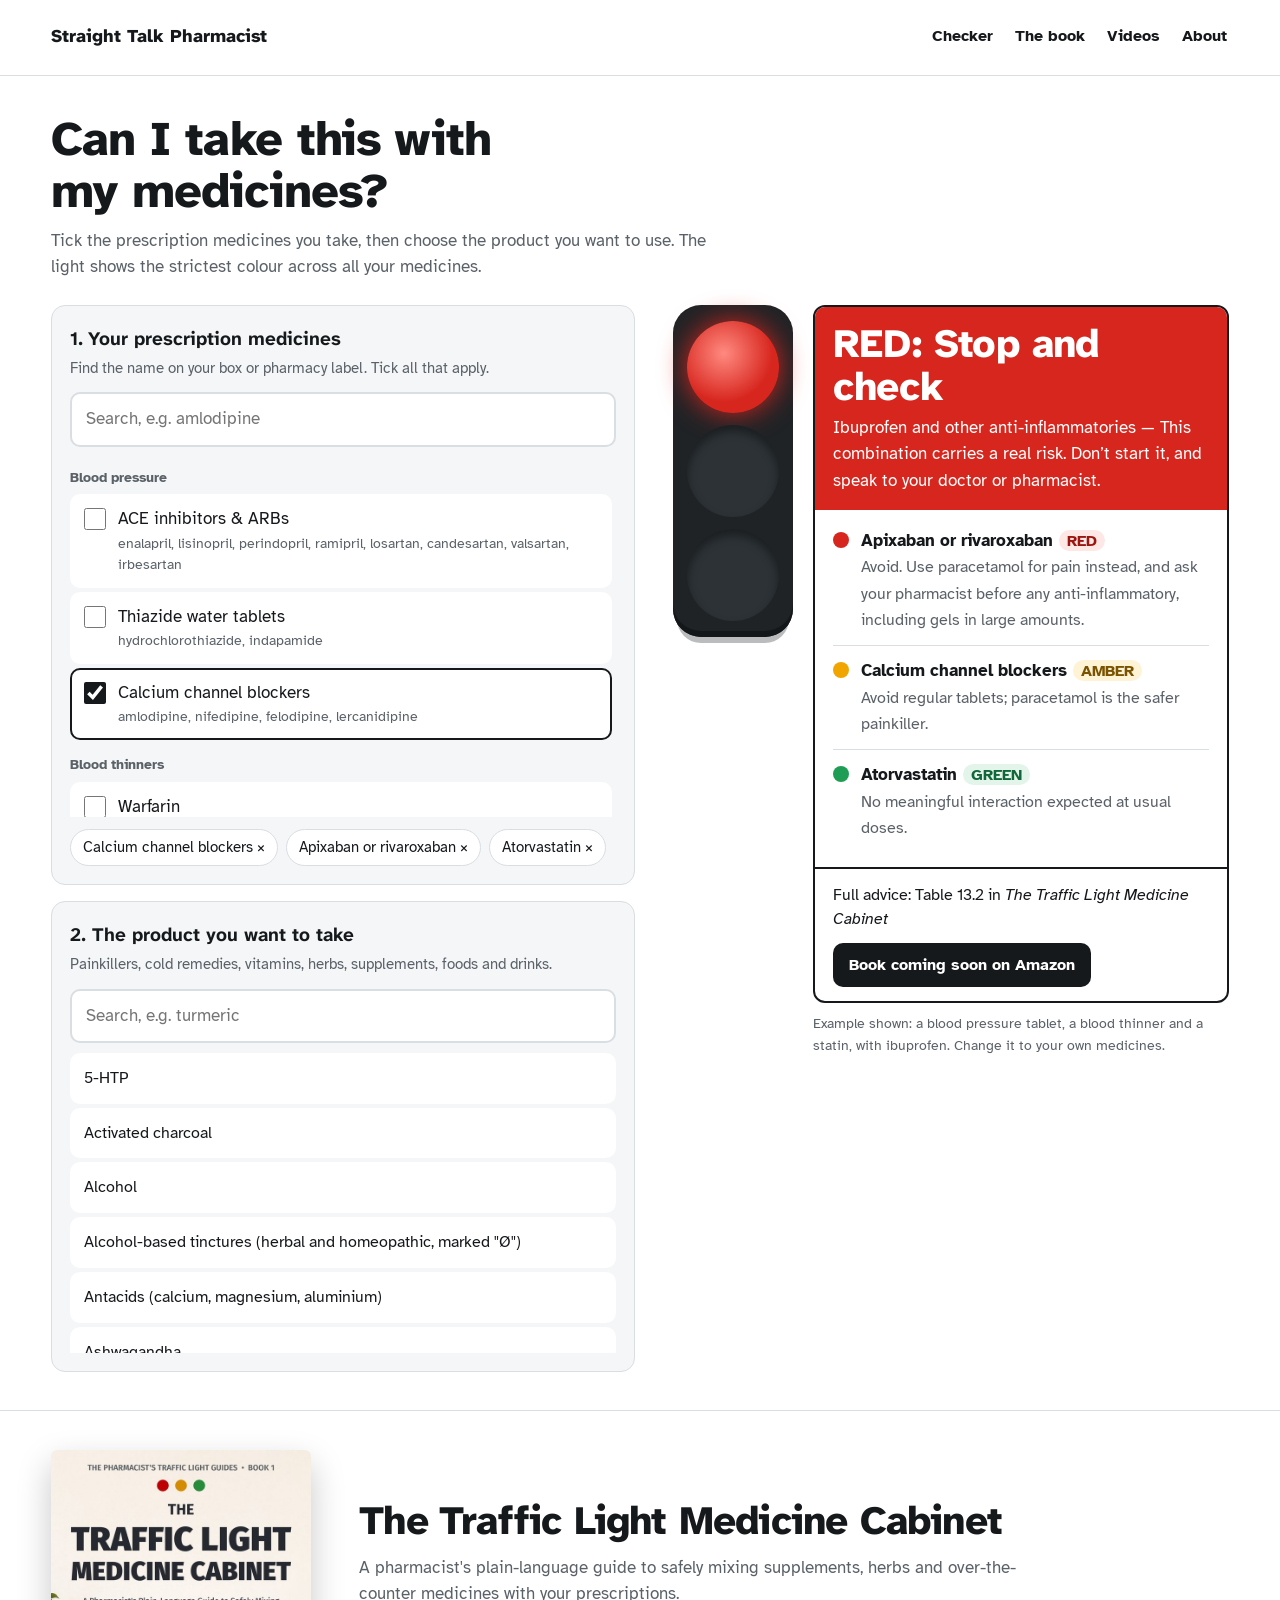
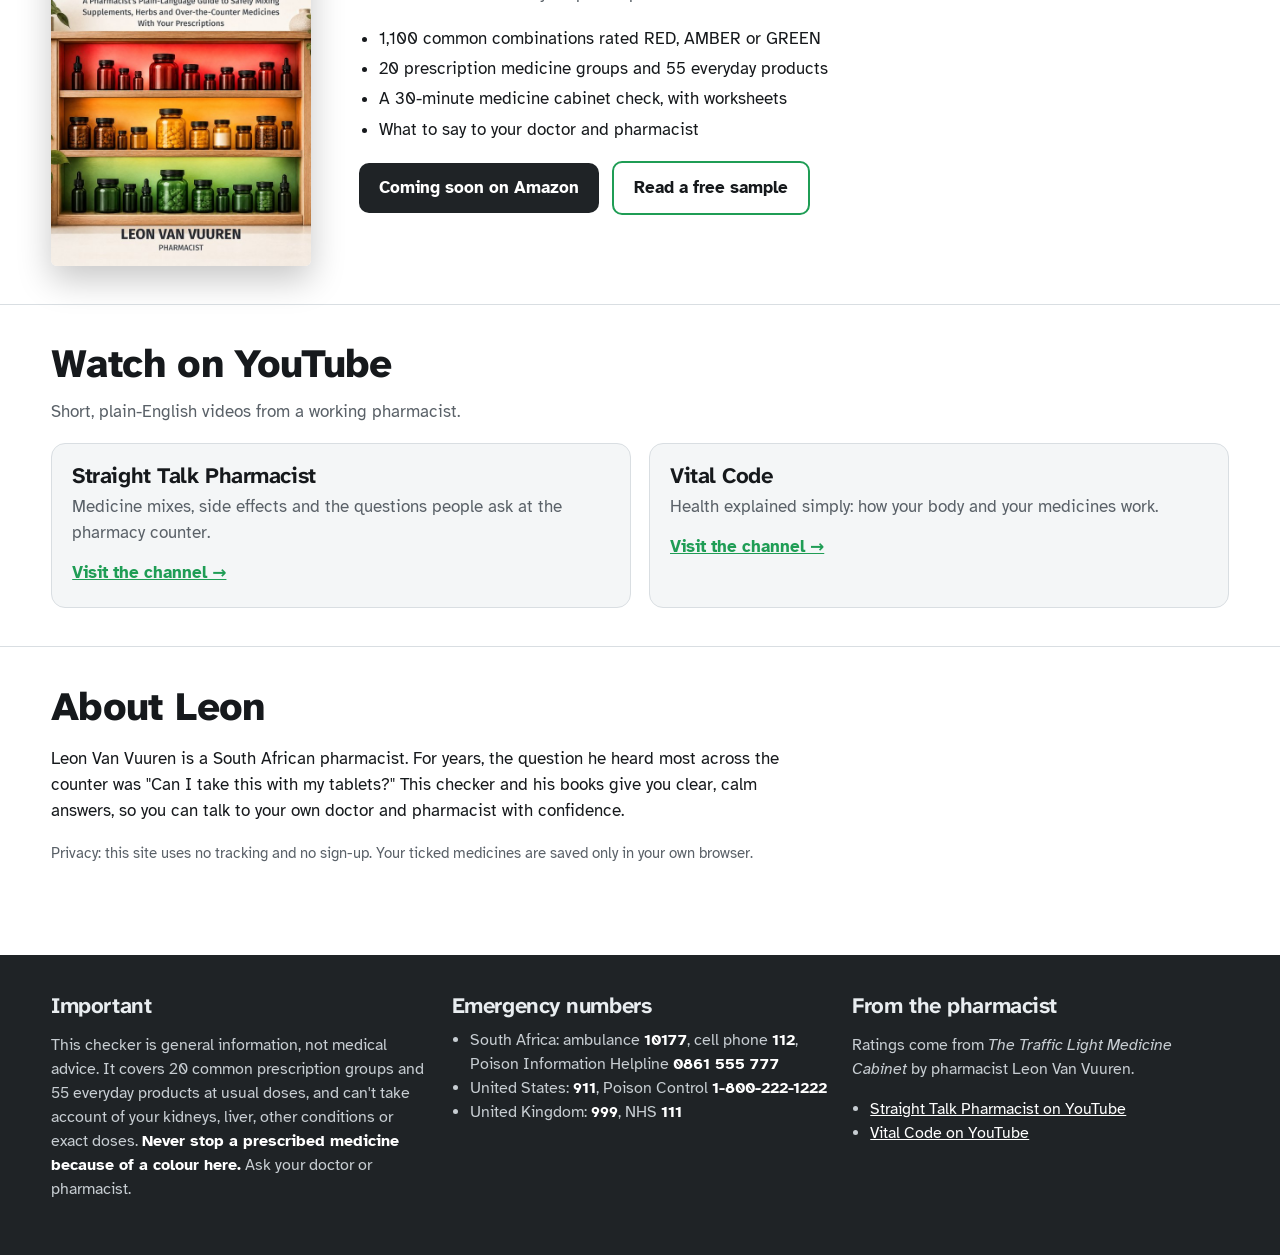
==== commit 15552159: "Add free sample PDF and 'Read a free sample' button Co-Authored-By: Claude Opus 5.5 <noreply@anthrop" ====
--- a/index.html
+++ b/index.html
@@ -100,6 +100,8 @@
 .book li{margin:4px 0}
 .cta{display:inline-block;background:var(--grn);color:#fff;font-weight:700;text-decoration:none;padding:12px 20px;border-radius:10px}
 .cta.soon{background:var(--house)}
+.cta.sample{background:transparent;color:var(--ink);border:2px solid var(--grn);margin-left:8px}
+.cta.sample:hover{background:var(--grnt)}
 .cards{display:grid;grid-template-columns:repeat(auto-fit,minmax(260px,1fr));gap:18px}
 .card{background:var(--panel);border:1px solid var(--line);border-radius:14px;padding:20px}
 .card h3{font-size:22px;margin-bottom:6px}
@@ -152,15 +154,15 @@
 <li>A 30-minute medicine cabinet check, with worksheets</li>
 <li>What to say to your doctor and pharmacist</li>
 </ul>
-<span class="cta soon">Coming soon on Amazon</span>
+<span class="cta soon">Coming soon on Amazon</span> <a class="cta sample" href="sample.pdf" target="_blank" rel="noopener">Read a free sample</a>
 </div>
 </div></section>
 <section class="band sec" id="videos"><div class="wrap">
 <h2>Watch on YouTube</h2>
 <p class="lead">Short, plain-English videos from a working pharmacist.</p>
 <div class="cards">
-<div class="card"><h3>Straight Talk Pharmacist</h3><p>Medicine mixes, side effects and the questions people ask at the pharmacy counter.</p><a href="https://www.youtube.com/results?search_query=Straight+Talk+Pharmacist">Visit the channel →</a></div>
-<div class="card"><h3>Vital Code</h3><p>Health explained simply: how your body and your medicines work.</p><a href="https://www.youtube.com/@VitalCode6811">Visit the channel →</a></div>
+<div class="card"><h3>Straight Talk Pharmacist</h3><p>Medicine mixes, side effects and the questions people ask at the pharmacy counter.</p><a href="https://www.youtube.com/results?search_query=Straight+Talk+Pharmacist" target="_blank" rel="noopener">Visit the channel →</a></div>
+<div class="card"><h3>Vital Code</h3><p>Health explained simply: how your body and your medicines work.</p><a href="https://www.youtube.com/@VitalCode6811" target="_blank" rel="noopener">Visit the channel →</a></div>
 </div>
 </div></section>
 <section class="band sec" id="about"><div class="wrap"><div class="about">
@@ -186,8 +188,8 @@
 <h3>From the pharmacist</h3>
 <p>Ratings come from <i>The Traffic Light Medicine Cabinet</i> by pharmacist Leon Van Vuuren.</p>
 <ul>
-<li><a href="https://www.youtube.com/results?search_query=Straight+Talk+Pharmacist">Straight Talk Pharmacist on YouTube</a></li>
-<li><a href="https://www.youtube.com/@VitalCode6811">Vital Code on YouTube</a></li>
+<li><a href="https://www.youtube.com/results?search_query=Straight+Talk+Pharmacist" target="_blank" rel="noopener">Straight Talk Pharmacist on YouTube</a></li>
+<li><a href="https://www.youtube.com/@VitalCode6811" target="_blank" rel="noopener">Vital Code on YouTube</a></li>
 </ul>
 </div>
 </div></footer>
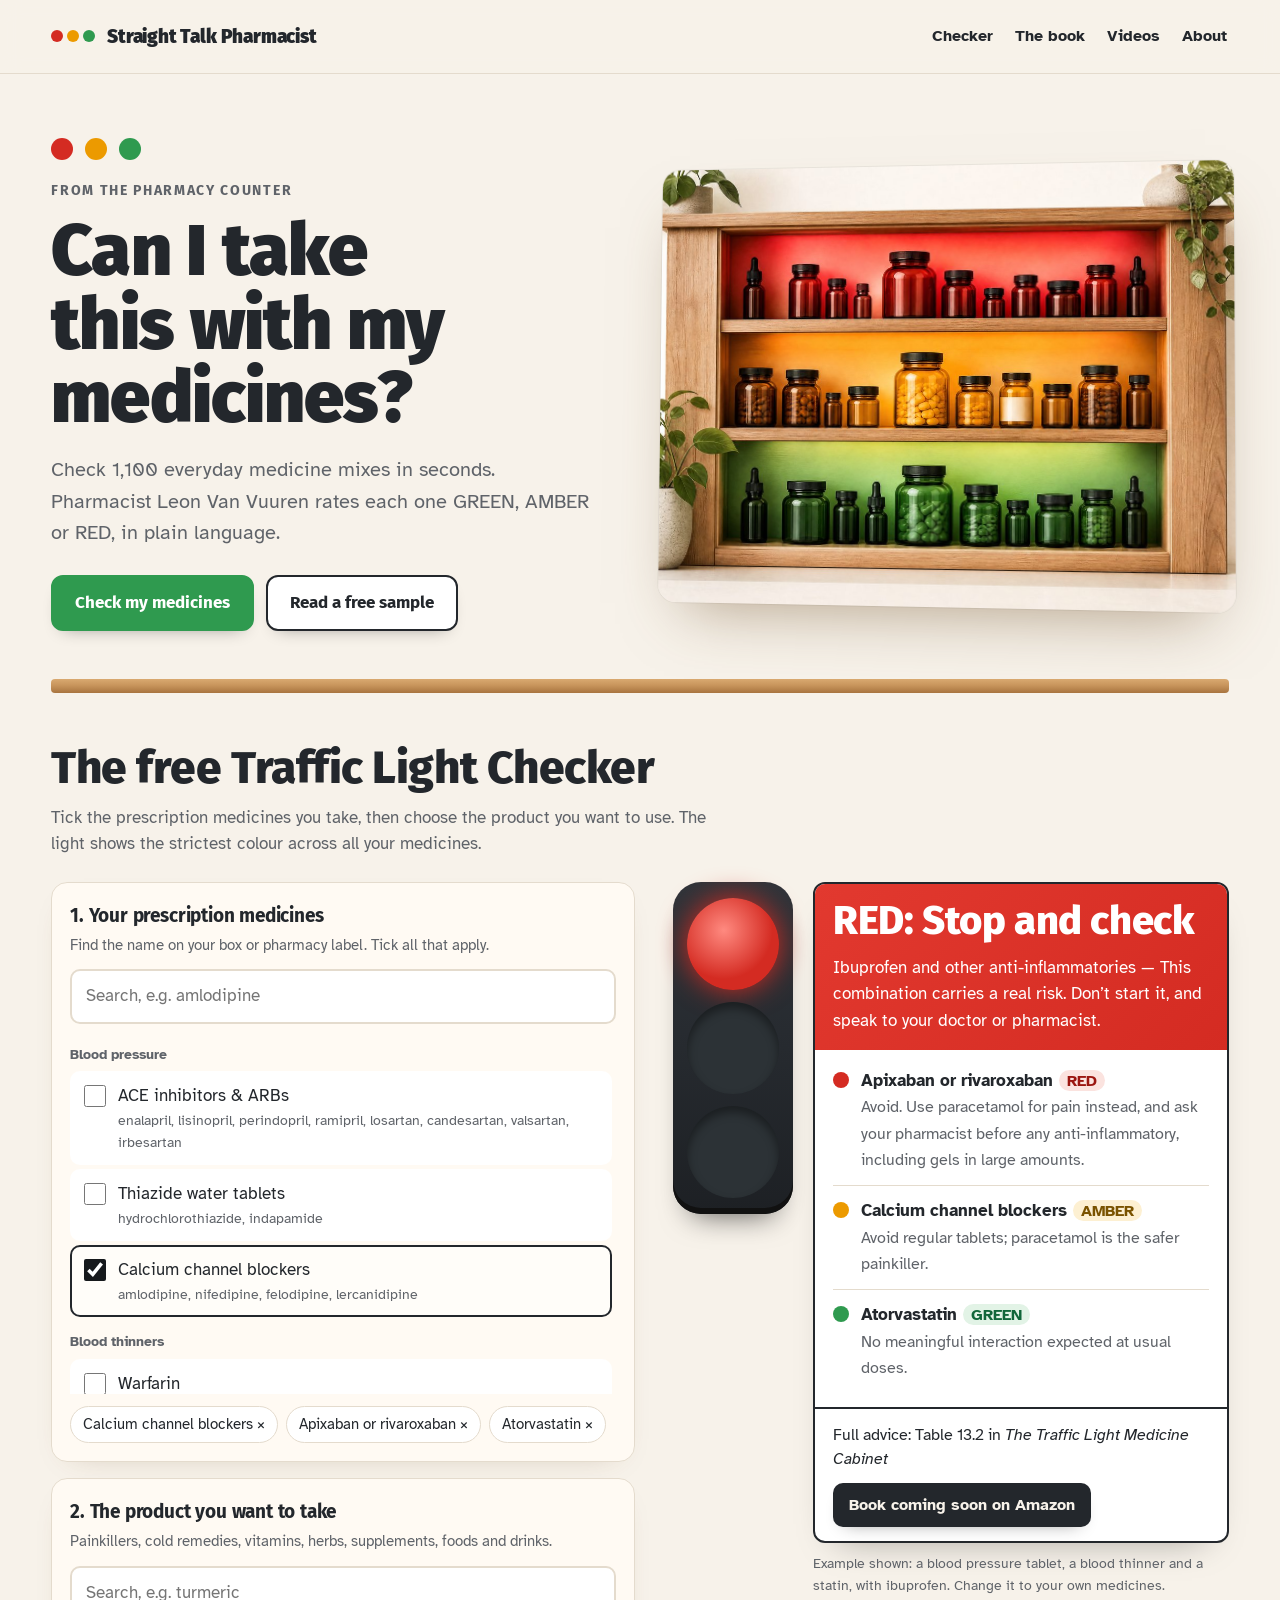
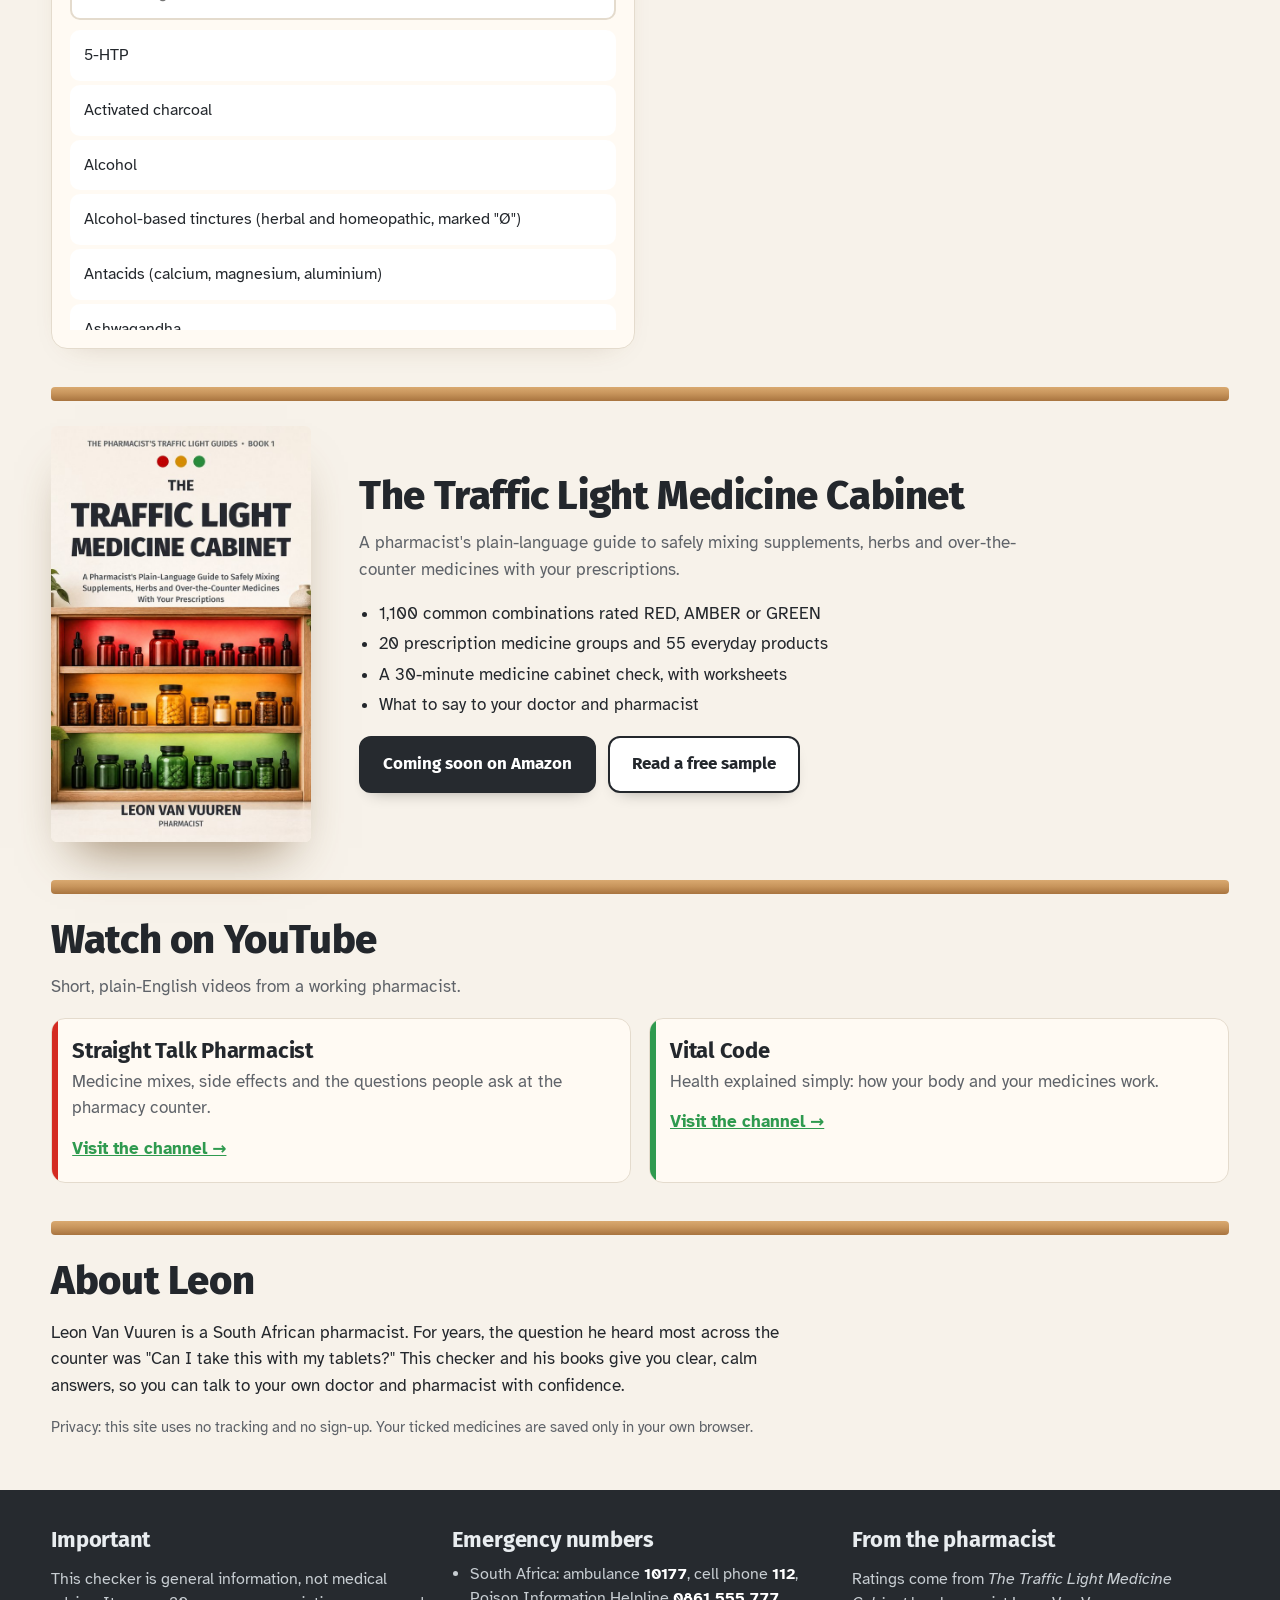
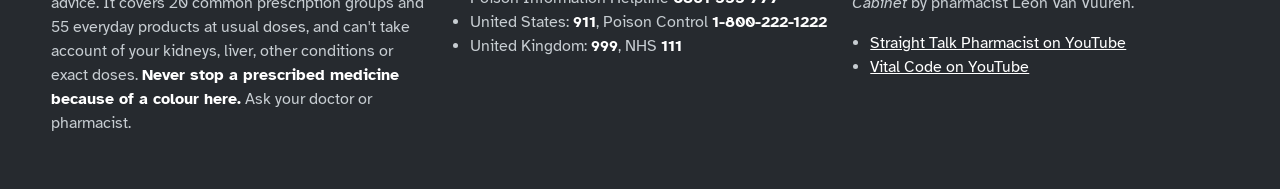
==== commit a155c58e: "New look matching the book cover: glowing shelf hero, oak dividers, animations Co-Authored-By: Claud" ====
--- a/index.html
+++ b/index.html
@@ -13,7 +13,7 @@
 <meta name="twitter:card" content="summary_large_image">
 <link rel="icon" href="data:image/svg+xml,%3Csvg xmlns='http://www.w3.org/2000/svg' viewBox='0 0 32 32'%3E%3Crect x='9' y='1' width='14' height='30' rx='5' fill='%231f2326'/%3E%3Ccircle cx='16' cy='8' r='4' fill='%23d7261e'/%3E%3Ccircle cx='16' cy='16' r='4' fill='%23f0a500'/%3E%3Ccircle cx='16' cy='24' r='4' fill='%231f9d55'/%3E%3C/svg%3E">
 <link rel="preconnect" href="https://fonts.googleapis.com">
-<link href="https://fonts.googleapis.com/css2?family=Atkinson+Hyperlegible:wght@400;700&family=Atkinson+Hyperlegible+Next:wght@500;800&display=swap" rel="stylesheet">
+<link href="https://fonts.googleapis.com/css2?family=Fira+Sans:wght@700;800;900&family=Atkinson+Hyperlegible:wght@400;700&family=Atkinson+Hyperlegible+Next:wght@500;800&display=swap" rel="stylesheet">
 <style>
 /* VOICE everyday health tool for older readers: calm, clear, large
    IDEA a pharmacy counter traffic light plus a dispensing label
@@ -109,16 +109,107 @@
 .card a{font-weight:700;color:var(--grn)}
 .about{max-width:70ch}
 @media (max-width:700px){.book{grid-template-columns:1fr}.book img{max-width:220px}}
+/* COVER THEME: warm cream wall, oak shelf, glowing red/amber/green rows, charcoal Fira Sans Black type */
+:root,:root[data-theme]{color-scheme:light;--bg:#f7f2ea;--ink:#23272c;--soft:#5f6369;--line:#e4dbcd;--panel:#fffaf3;--house:#262a2f;--oak:#c8955c;--oak2:#a8743f;--red:#d42b22;--amb:#ec9a00;--grn:#2f9a4f;--redt:#fbe3df;--ambt:#fdf0d2;--grnt:#e2f3e6}
+body{background:var(--bg);font-family:"Atkinson Hyperlegible",system-ui,sans-serif}
+h1,h2,h3,.step,.brand b{font-family:"Fira Sans","Atkinson Hyperlegible Next",system-ui,sans-serif;letter-spacing:-.01em}
+h1,h2{font-weight:900}
+header.band{position:sticky;top:0;z-index:20;background:color-mix(in srgb,var(--bg) 82%,transparent);backdrop-filter:blur(10px);-webkit-backdrop-filter:blur(10px);border-bottom:1px solid var(--line);transition:box-shadow .3s}
+header.band.scrolled{box-shadow:0 6px 24px -12px #0004}
+.brand b{font-weight:900;font-size:19px;display:flex;align-items:center;gap:10px}
+.brand b::before{content:"";width:12px;height:12px;border-radius:50%;background:var(--red);box-shadow:16px 0 0 var(--amb),32px 0 0 var(--grn);margin-right:34px}
+nav.site a{position:relative;border:0}
+nav.site a::after{content:"";position:absolute;left:0;right:0;bottom:2px;height:3px;border-radius:3px;background:linear-gradient(90deg,var(--red),var(--amb),var(--grn));transform:scaleX(0);transform-origin:left;transition:transform .3s}
+nav.site a:hover::after{transform:scaleX(1)}
+/* HERO */
+.hero{padding:clamp(28px,5vw,64px) max(4vw,16px) clamp(20px,4vw,48px);overflow:hidden}
+.hero .wrap{display:grid;grid-template-columns:minmax(0,1fr) minmax(0,1.05fr);gap:clamp(24px,4vw,56px);align-items:center}
+.kicker{font-family:"Fira Sans",sans-serif;font-weight:700;font-size:14px;letter-spacing:.12em;text-transform:uppercase;color:var(--soft);margin:0 0 14px}
+.hero h1{font-size:clamp(40px,6vw,72px);line-height:1.02;text-wrap:balance}
+.hero h1 .w{display:inline-block;opacity:0;transform:translateY(18px);animation:rise .7s cubic-bezier(.2,.7,.2,1) forwards}
+.hero p.lead{font-size:clamp(18px,1.6vw,21px);color:var(--soft);margin:18px 0 26px;max-width:46ch}
+.lamps{display:flex;gap:12px;margin:0 0 20px}
+.lamps i{width:22px;height:22px;border-radius:50%;display:block;animation:cycle 4.5s infinite}
+.lamps i:nth-child(1){background:var(--red);--c:var(--red)}
+.lamps i:nth-child(2){background:var(--amb);--c:var(--amb);animation-delay:1.5s}
+.lamps i:nth-child(3){background:var(--grn);--c:var(--grn);animation-delay:3s}
+.actions{display:flex;flex-wrap:wrap;gap:12px}
+.shelfbox{position:relative;border-radius:18px;overflow:hidden;box-shadow:0 30px 60px -28px #6b4a2180,0 0 0 1px #0000000d;transform:perspective(1200px) rotateY(-6deg) rotateX(2deg);transition:transform .6s cubic-bezier(.2,.7,.2,1)}
+.shelfbox:hover{transform:perspective(1200px) rotateY(0) rotateX(0)}
+.shelfbox img{display:block;width:100%;height:auto}
+.glow{position:absolute;left:11.8%;right:11.8%;border-radius:4px;mix-blend-mode:screen;pointer-events:none;opacity:.0;animation:breathe 4.5s infinite}
+.glow.r{top:14.7%;height:20.5%;background:radial-gradient(ellipse at 50% 30%,#ff6a5c,transparent 70%)}
+.glow.a{top:38%;height:21.4%;background:radial-gradient(ellipse at 50% 30%,#ffc94a,transparent 70%);animation-delay:1.5s}
+.glow.g{top:62.2%;height:23.8%;background:radial-gradient(ellipse at 50% 30%,#7fe39a,transparent 70%);animation-delay:3s}
+.shine{position:absolute;inset:0;background:linear-gradient(110deg,transparent 35%,#fff6 50%,transparent 65%);transform:translateX(-120%);animation:shine 7s 1.2s infinite}
+/* oak shelf dividers between sections */
+.sec{border-top:0;position:relative}
+.sec::before{content:"";position:absolute;left:max(4vw,16px);right:max(4vw,16px);top:0;height:14px;border-radius:4px;background:linear-gradient(180deg,#d9a970,var(--oak) 45%,var(--oak2));box-shadow:0 8px 14px -8px #6b4a2190}
+#checker{padding-top:clamp(40px,5vw,64px)}
+#checker .top h2{font-size:clamp(30px,4vw,46px)}
+.panel{background:var(--panel);border-color:var(--line);box-shadow:0 10px 30px -22px #6b4a2160;border-radius:16px}
+input[type=search]{background:#fff;border-color:var(--line)}
+.med,.prod{background:#fff;transition:border-color .2s,transform .15s,background .2s}
+.prod:hover,.med:hover{transform:translateX(3px)}
+.med.on,.prod.on{border-color:var(--ink);background:#fffdf9}
+.chip{background:#fff;animation:pop .25s ease-out}
+.light{background:linear-gradient(180deg,#2f343a,#1d2024);box-shadow:inset 0 -6px 0 #111,0 18px 30px -18px #000a}
+.lamp.lit{animation:pulse 2.2s ease-in-out infinite}
+.label{animation:pop .35s ease-out;background:#fff;border-color:var(--ink);box-shadow:0 18px 36px -24px #0006}
+.verdict.R{background:linear-gradient(135deg,#e2392f,var(--red))}
+.verdict.A{background:linear-gradient(135deg,#ffb52e,var(--amb))}
+.verdict.G{background:linear-gradient(135deg,#3db260,var(--grn))}
+.row{animation:fadein .45s ease-out both}
+.row:nth-child(2){animation-delay:.06s}.row:nth-child(3){animation-delay:.12s}.row:nth-child(4){animation-delay:.18s}.row:nth-child(n+5){animation-delay:.24s}
+.btn,.cta{transition:transform .2s,box-shadow .2s,background .2s;box-shadow:0 8px 18px -12px #0007}
+.btn:hover,.cta:hover{transform:translateY(-2px);box-shadow:0 14px 24px -14px #0008}
+.cta{background:var(--grn);border:2px solid var(--grn);padding:13px 22px;border-radius:12px;font-family:"Fira Sans",sans-serif;font-weight:700}
+.cta.dark{background:var(--ink);border-color:var(--ink)}
+.cta.soon{background:var(--house);border-color:var(--house)}
+.cta.sample,.cta.ghost{background:#fff;color:var(--ink);border:2px solid var(--ink);margin-left:0}
+.cta.sample:hover,.cta.ghost:hover{background:#fff}
+.book img{animation:float 6s ease-in-out infinite;box-shadow:0 30px 50px -24px #6b4a21aa;border-radius:6px}
+.book .actions{margin-top:6px}
+.card{background:var(--panel);border-color:var(--line);transition:transform .25s,box-shadow .25s;position:relative;overflow:hidden}
+.card::before{content:"";position:absolute;left:0;top:0;bottom:0;width:6px;background:var(--c,var(--red))}
+.card:nth-child(2){--c:var(--grn)}
+.card:hover{transform:translateY(-4px);box-shadow:0 20px 34px -24px #6b4a2190}
+.card a{color:var(--grn)}
+footer.band{background:var(--house);margin-top:0}
+.reveal{opacity:0;transform:translateY(26px);transition:opacity .8s cubic-bezier(.2,.7,.2,1),transform .8s cubic-bezier(.2,.7,.2,1)}
+.reveal.in{opacity:1;transform:none}
+@keyframes rise{to{opacity:1;transform:none}}
+@keyframes cycle{0%,100%{opacity:.35;box-shadow:none}12%,28%{opacity:1;box-shadow:0 0 18px var(--c)}40%{opacity:.35;box-shadow:none}}
+@keyframes breathe{0%,100%{opacity:0}15%,30%{opacity:.75}45%{opacity:0}}
+@keyframes shine{0%{transform:translateX(-120%)}25%,100%{transform:translateX(120%)}}
+@keyframes pulse{0%,100%{filter:brightness(1)}50%{filter:brightness(1.25)}}
+@keyframes pop{from{transform:scale(.97);opacity:.4}to{transform:none;opacity:1}}
+@keyframes fadein{from{opacity:0;transform:translateY(6px)}to{opacity:1;transform:none}}
+@keyframes float{0%,100%{transform:translateY(0) rotate(-1.5deg)}50%{transform:translateY(-10px) rotate(1deg)}}
+@media(max-width:820px){.hero .wrap{grid-template-columns:minmax(0,1fr)}.shelfbox{transform:none}}
+@media(prefers-reduced-motion:reduce){*,*::before,*::after{animation:none!important;transition:none!important}.hero h1 .w,.reveal{opacity:1;transform:none}.glow{opacity:.5}}
+
+html{scroll-behavior:smooth}section[id]{scroll-margin-top:72px}
+@media(prefers-reduced-motion:reduce){html{scroll-behavior:auto}}
 </style>
 </head>
 <body>
 <header class="band"><div class="wrap brand"><b>Straight Talk Pharmacist</b><nav class="site" aria-label="Main"><a href="#checker">Checker</a><a href="#book">The book</a><a href="#videos">Videos</a><a href="#about">About</a></nav></div></header>
-<main><section class="band" id="checker"><div class="wrap">
-<section class="top">
-<h1>Can I take this with my medicines?</h1>
+<main><section class="hero"><div class="wrap">
+<div>
+<div class="lamps" aria-hidden="true"><i></i><i></i><i></i></div>
+<p class="kicker">From the pharmacy counter</p>
+<h1><span class="w">Can</span> <span class="w">I</span> <span class="w">take</span> <span class="w">this</span> <span class="w">with</span> <span class="w">my</span> <span class="w">medicines?</span></h1>
+<p class="lead">Check 1,100 everyday medicine mixes in seconds. Pharmacist Leon Van Vuuren rates each one GREEN, AMBER or RED, in plain language.</p>
+<div class="actions"><a class="cta" href="#checker">Check my medicines</a><a class="cta ghost" href="sample.pdf" target="_blank" rel="noopener">Read a free sample</a></div>
+</div>
+<div class="shelfbox"><img src="shelf.jpg" width="1100" height="843" alt="A wooden medicine shelf glowing red, amber and green"><div class="glow r"></div><div class="glow a"></div><div class="glow g"></div><div class="shine"></div></div>
+</div></section><section class="band sec" id="checker"><div class="wrap">
+<section class="top reveal">
+<h2>The free Traffic Light Checker</h2>
 <p>Tick the prescription medicines you take, then choose the product you want to use. The light shows the strictest colour across all your medicines.</p>
 </section>
-<div class="grid">
+<div class="grid reveal">
 <div>
 <section class="panel">
 <p class="step">1. Your prescription medicines</p>
@@ -144,7 +235,7 @@
 </div>
 </div></section>
 <section class="band sec" id="book"><div class="wrap book">
-<img src="book-cover.jpg" width="600" height="960" alt="Cover of The Traffic Light Medicine Cabinet by Leon Van Vuuren" loading="lazy">
+<img class="reveal" src="book-cover.jpg" width="600" height="960" alt="Cover of The Traffic Light Medicine Cabinet by Leon Van Vuuren" loading="lazy">
 <div>
 <h2>The Traffic Light Medicine Cabinet</h2>
 <p class="lead">A pharmacist's plain-language guide to safely mixing supplements, herbs and over-the-counter medicines with your prescriptions.</p>
@@ -154,18 +245,18 @@
 <li>A 30-minute medicine cabinet check, with worksheets</li>
 <li>What to say to your doctor and pharmacist</li>
 </ul>
-<span class="cta soon">Coming soon on Amazon</span> <a class="cta sample" href="sample.pdf" target="_blank" rel="noopener">Read a free sample</a>
+<div class="actions"><span class="cta soon">Coming soon on Amazon</span> <a class="cta sample" href="sample.pdf" target="_blank" rel="noopener">Read a free sample</a></div>
 </div>
 </div></section>
 <section class="band sec" id="videos"><div class="wrap">
 <h2>Watch on YouTube</h2>
 <p class="lead">Short, plain-English videos from a working pharmacist.</p>
-<div class="cards">
+<div class="cards reveal">
 <div class="card"><h3>Straight Talk Pharmacist</h3><p>Medicine mixes, side effects and the questions people ask at the pharmacy counter.</p><a href="https://www.youtube.com/results?search_query=Straight+Talk+Pharmacist" target="_blank" rel="noopener">Visit the channel →</a></div>
 <div class="card"><h3>Vital Code</h3><p>Health explained simply: how your body and your medicines work.</p><a href="https://www.youtube.com/@VitalCode6811" target="_blank" rel="noopener">Visit the channel →</a></div>
 </div>
 </div></section>
-<section class="band sec" id="about"><div class="wrap"><div class="about">
+<section class="band sec" id="about"><div class="wrap"><div class="about reveal">
 <h2>About Leon</h2>
 <p>Leon Van Vuuren is a South African pharmacist. For years, the question he heard most across the counter was "Can I take this with my tablets?" This checker and his books give you clear, calm answers, so you can talk to your own doctor and pharmacist with confidence.</p>
 <p class="hint">Privacy: this site uses no tracking and no sign-up. Your ticked medicines are saved only in your own browser.</p>
@@ -254,5 +345,10 @@
 all();
 }
 </script>
-</body>
+<script>
+document.querySelectorAll('.hero h1 .w').forEach((w,i)=>w.style.animationDelay=(0.08*i+0.1)+'s');
+const io=('IntersectionObserver' in window)?new IntersectionObserver(es=>es.forEach(e=>{if(e.isIntersecting){e.target.classList.add('in');io.unobserve(e.target)}}),{threshold:.12}):null;
+document.querySelectorAll('.reveal').forEach(el=>io?io.observe(el):el.classList.add('in'));
+const hd=document.querySelector('header.band');addEventListener('scroll',()=>hd.classList.toggle('scrolled',scrollY>8),{passive:true});
+</script></body>
 </html>
